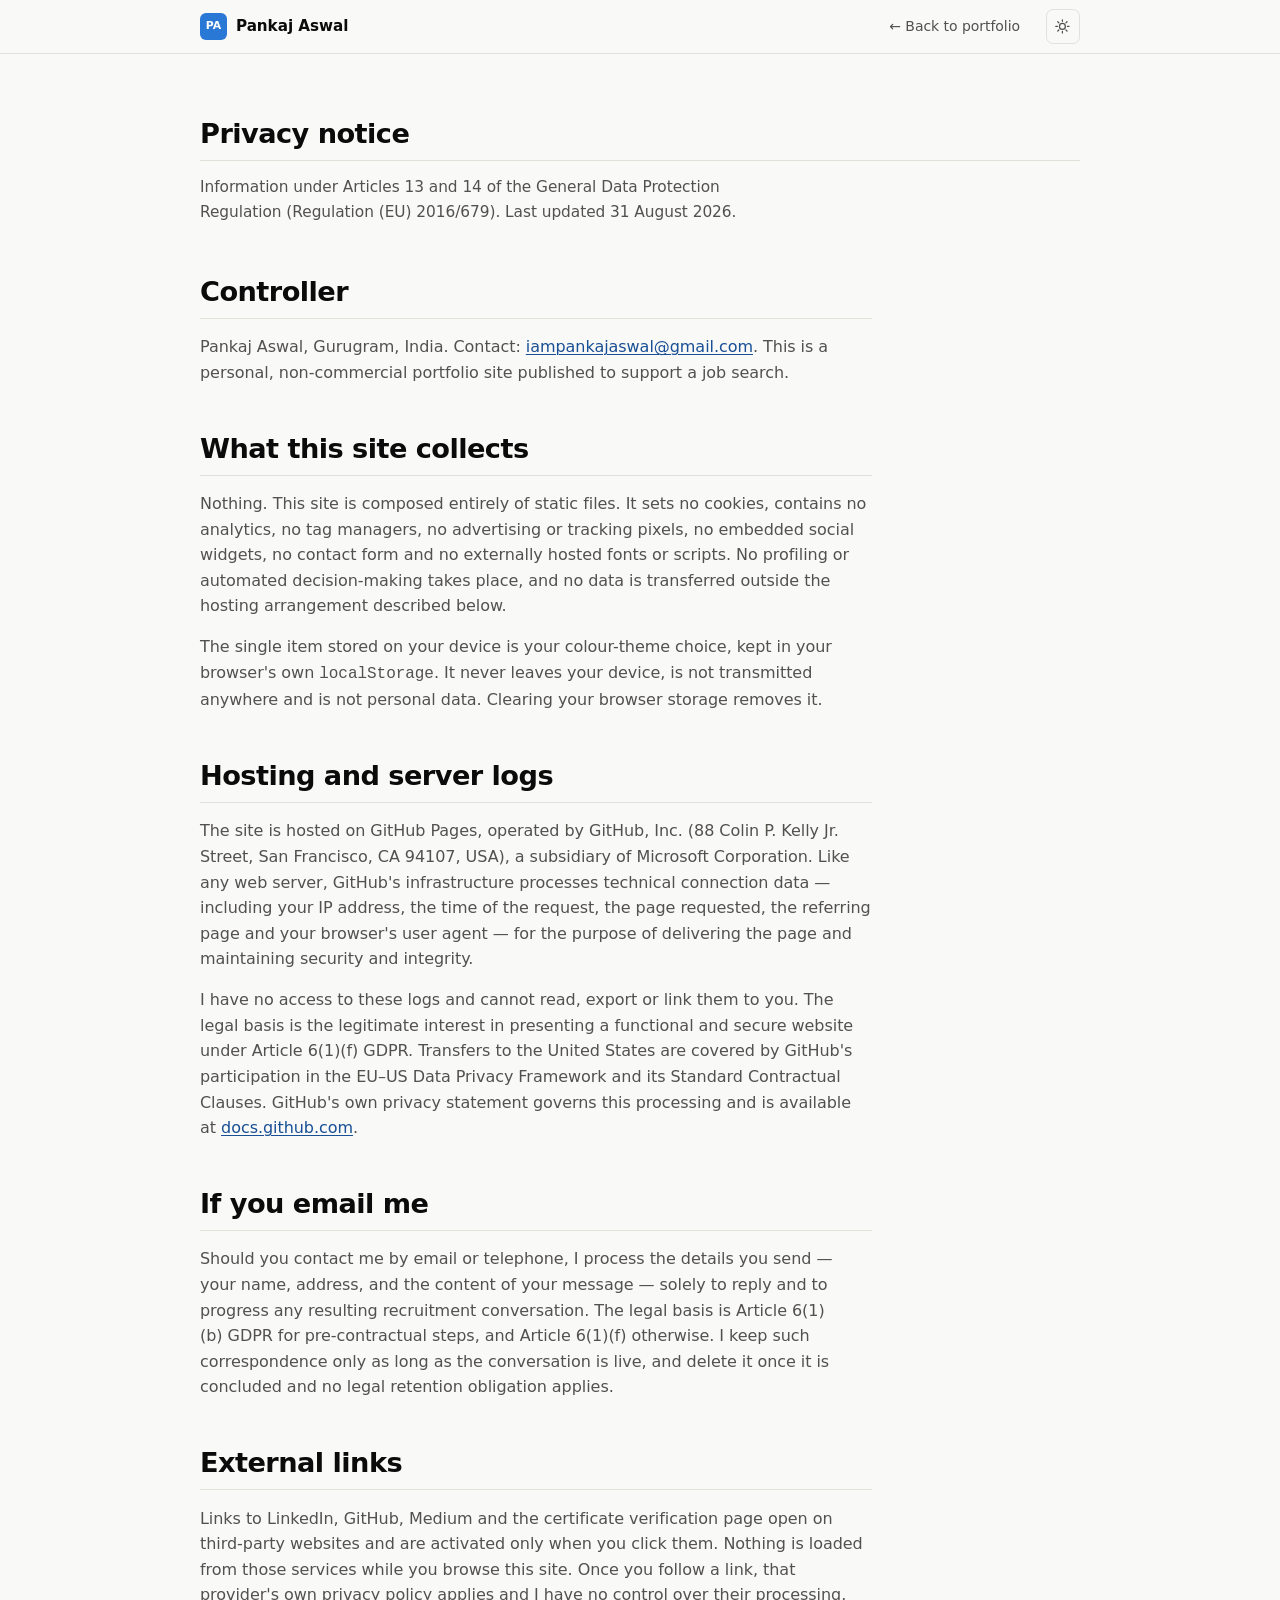
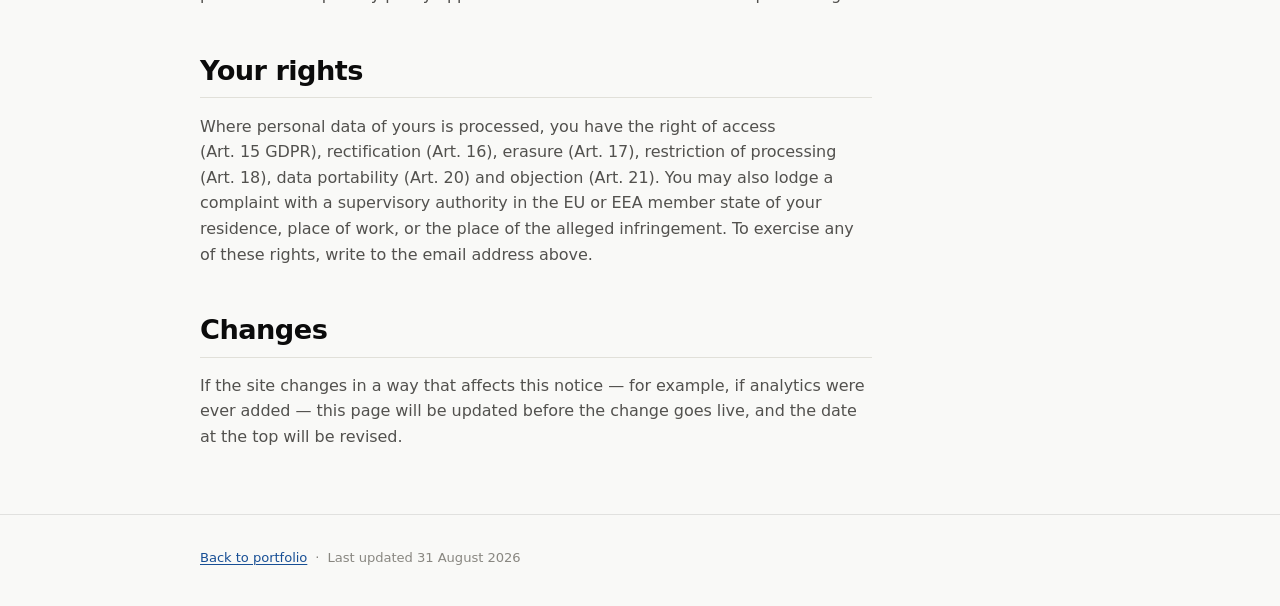
==== privacy.html @ b2da76a1 "Add portfolio site for European DevOps/SRE job search Static site, no build step: HTML, CSS and vani" ====
<!DOCTYPE html>
<html lang="en" data-theme="auto">
<head>
<meta charset="utf-8">
<meta name="viewport" content="width=device-width, initial-scale=1">
<title>Privacy notice — Pankaj Aswal</title>
<meta name="description" content="Privacy notice for iampankajaswal.github.io. This site collects no personal data, sets no cookies and loads no third-party resources.">
<meta name="robots" content="index, follow">
<link rel="stylesheet" href="assets/css/style.css">
<link rel="icon" href="data:image/svg+xml,<svg xmlns='http://www.w3.org/2000/svg' viewBox='0 0 100 100'><rect width='100' height='100' rx='18' fill='%232a78d6'/><text x='50' y='68' font-family='system-ui,sans-serif' font-size='52' font-weight='600' fill='%23fff' text-anchor='middle'>PA</text></svg>">
</head>
<body>

<a class="skip" href="#main">Skip to content</a>

<header class="topbar">
  <nav class="topbar__inner" aria-label="Navigation">
    <a class="brand" href="index.html">
      <span class="brand__mark" aria-hidden="true">PA</span>
      <span class="brand__text">Pankaj&nbsp;Aswal</span>
    </a>
    <ul class="navlinks" id="navlinks">
      <li><a href="index.html">← Back to portfolio</a></li>
    </ul>
    <button class="themetoggle" id="themetoggle" aria-label="Switch colour theme" title="Switch colour theme">
      <svg class="i-sun" viewBox="0 0 24 24" aria-hidden="true" fill="none" stroke="currentColor" stroke-width="1.8" stroke-linecap="round"><circle cx="12" cy="12" r="4.2"/><path d="M12 2.6v2.2M12 19.2v2.2M2.6 12h2.2M19.2 12h2.2M5.4 5.4l1.6 1.6M17 17l1.6 1.6M18.6 5.4L17 7M7 17l-1.6 1.6"/></svg>
      <svg class="i-moon" viewBox="0 0 24 24" aria-hidden="true" fill="none" stroke="currentColor" stroke-width="1.8" stroke-linecap="round" stroke-linejoin="round"><path d="M20.5 14.4A8.6 8.6 0 0 1 9.6 3.5a8.7 8.7 0 1 0 10.9 10.9Z"/></svg>
    </button>
  </nav>
</header>

<main id="main">
<section class="section">
  <div class="wrap">
    <h1 class="section__title">Privacy notice</h1>
    <p class="section__lede">
      Information under Articles 13 and 14 of the General Data Protection Regulation
      (Regulation&nbsp;(EU)&nbsp;2016/679). Last updated <time datetime="2026-08-31">31 August 2026</time>.
    </p>

    <div class="prose">
      <h2 class="section__title" style="margin-top:2rem">Controller</h2>
      <p>
        Pankaj Aswal, Gurugram, India.
        Contact: <a href="mailto:iampankajaswal@gmail.com">iampankajaswal@gmail.com</a>.
        This is a personal, non-commercial portfolio site published to support a job search.
      </p>

      <h2 class="section__title" style="margin-top:2rem">What this site collects</h2>
      <p>
        Nothing. This site is composed entirely of static files. It sets no cookies, contains no
        analytics, no tag managers, no advertising or tracking pixels, no embedded social widgets,
        no contact form and no externally hosted fonts or scripts. No profiling or automated
        decision-making takes place, and no data is transferred outside the hosting arrangement
        described below.
      </p>
      <p>
        The single item stored on your device is your colour-theme choice, kept in your browser's
        own <code>localStorage</code>. It never leaves your device, is not transmitted anywhere and
        is not personal data. Clearing your browser storage removes it.
      </p>

      <h2 class="section__title" style="margin-top:2rem">Hosting and server logs</h2>
      <p>
        The site is hosted on GitHub Pages, operated by GitHub, Inc. (88 Colin P. Kelly Jr. Street,
        San Francisco, CA 94107, USA), a subsidiary of Microsoft Corporation. Like any web server,
        GitHub's infrastructure processes technical connection data — including your IP address,
        the time of the request, the page requested, the referring page and your browser's user
        agent — for the purpose of delivering the page and maintaining security and integrity.
      </p>
      <p>
        I have no access to these logs and cannot read, export or link them to you. The legal
        basis is the legitimate interest in presenting a functional and secure website under
        Article&nbsp;6(1)(f)&nbsp;GDPR. Transfers to the United States are covered by GitHub's
        participation in the EU–US Data Privacy Framework and its Standard Contractual Clauses.
        GitHub's own privacy statement governs this processing and is available at
        <a href="https://docs.github.com/en/site-policy/privacy-policies/github-general-privacy-statement" target="_blank" rel="noopener noreferrer">docs.github.com</a>.
      </p>

      <h2 class="section__title" style="margin-top:2rem">If you email me</h2>
      <p>
        Should you contact me by email or telephone, I process the details you send — your name,
        address, and the content of your message — solely to reply and to progress any resulting
        recruitment conversation. The legal basis is Article&nbsp;6(1)(b)&nbsp;GDPR for
        pre-contractual steps, and Article&nbsp;6(1)(f) otherwise. I keep such correspondence
        only as long as the conversation is live, and delete it once it is concluded and no legal
        retention obligation applies.
      </p>

      <h2 class="section__title" style="margin-top:2rem">External links</h2>
      <p>
        Links to LinkedIn, GitHub, Medium and the certificate verification page open on third-party
        websites and are activated only when you click them. Nothing is loaded from those services
        while you browse this site. Once you follow a link, that provider's own privacy policy
        applies and I have no control over their processing.
      </p>

      <h2 class="section__title" style="margin-top:2rem">Your rights</h2>
      <p>
        Where personal data of yours is processed, you have the right of access
        (Art.&nbsp;15&nbsp;GDPR), rectification (Art.&nbsp;16), erasure (Art.&nbsp;17), restriction
        of processing (Art.&nbsp;18), data portability (Art.&nbsp;20) and objection
        (Art.&nbsp;21). You may also lodge a complaint with a supervisory authority in the
        EU or EEA member state of your residence, place of work, or the place of the alleged
        infringement. To exercise any of these rights, write to the email address above.
      </p>

      <h2 class="section__title" style="margin-top:2rem">Changes</h2>
      <p>
        If the site changes in a way that affects this notice — for example, if analytics were
        ever added — this page will be updated before the change goes live, and the date at the
        top will be revised.
      </p>
    </div>
  </div>
</section>
</main>

<footer class="footer">
  <div class="wrap footer__inner">
    <p class="footer__links">
      <a href="index.html">Back to portfolio</a>
      <span aria-hidden="true">·</span>
      <span>Last updated <time datetime="2026-08-31">31 August 2026</time></span>
    </p>
  </div>
</footer>

<script src="assets/js/main.js"></script>
</body>
</html>
---- assets/css/style.css ----
/* ============================================================
   Pankaj Aswal — portfolio
   Palette roles follow the validated reference instance:
   light surface #fcfcfb / page #f9f9f7, dark surface #1a1a19 / page #0d0d0d.
   Numbers and labels wear text tokens, never the accent hue.
   ============================================================ */

:root {
  color-scheme: light;

  --page:        #f9f9f7;
  --surface:     #fcfcfb;
  --ink:         #0b0b0b;
  --ink-2:       #52514e;
  --muted:       #898781;
  --rule:        #e1e0d9;
  --border:      rgba(11, 11, 11, 0.10);
  --accent:      #2a78d6;
  --accent-ink:  #184f95;
  --wash:        rgba(42, 120, 214, 0.07);

  --sans: system-ui, -apple-system, "Segoe UI", Roboto, "Helvetica Neue", Arial, sans-serif;
  --mono: ui-monospace, SFMono-Regular, "SF Mono", Menlo, Consolas, monospace;

  --max: 60rem;
  --gutter: clamp(1.15rem, 4vw, 2.5rem);
  --radius: 10px;
}

/* Dark values declared under both scopes: media query covers the OS setting,
   the data-theme scope covers the on-page toggle and must win either way. */
@media (prefers-color-scheme: dark) {
  :root:where(:not([data-theme="light"])) {
    color-scheme: dark;
    --page:       #0d0d0d;
    --surface:    #1a1a19;
    --ink:        #ffffff;
    --ink-2:      #c3c2b7;
    --muted:      #898781;
    --rule:       #2c2c2a;
    --border:     rgba(255, 255, 255, 0.10);
    --accent:     #3987e5;
    --accent-ink: #86b6ef;
    --wash:       rgba(57, 135, 229, 0.12);
  }
}
:root[data-theme="dark"] {
  color-scheme: dark;
  --page:       #0d0d0d;
  --surface:    #1a1a19;
  --ink:        #ffffff;
  --ink-2:      #c3c2b7;
  --muted:      #898781;
  --rule:       #2c2c2a;
  --border:     rgba(255, 255, 255, 0.10);
  --accent:     #3987e5;
  --accent-ink: #86b6ef;
  --wash:       rgba(57, 135, 229, 0.12);
}

/* ---------- reset ---------- */
*, *::before, *::after { box-sizing: border-box; }
html { -webkit-text-size-adjust: 100%; scroll-behavior: smooth; scroll-padding-top: 5rem; }
@media (prefers-reduced-motion: reduce) {
  html { scroll-behavior: auto; }
  *, *::before, *::after { animation-duration: .01ms !important; transition-duration: .01ms !important; }
}

body {
  margin: 0;
  background: var(--page);
  color: var(--ink);
  font: 400 1rem/1.6 var(--sans);
  letter-spacing: -0.003em;
  -webkit-font-smoothing: antialiased;
}

h1, h2, h3 { margin: 0; line-height: 1.2; letter-spacing: -0.02em; font-weight: 600; }
p { margin: 0; }
ul, ol, dl, dd { margin: 0; padding: 0; }
li { list-style: none; }

a { color: var(--accent-ink); text-decoration-thickness: 1px; text-underline-offset: 2px; }
a:hover { color: var(--accent); }
:focus-visible { outline: 2px solid var(--accent); outline-offset: 2px; border-radius: 3px; }

.wrap { max-width: var(--max); margin-inline: auto; padding-inline: var(--gutter); }

.skip {
  position: absolute; left: -9999px; top: 0; z-index: 100;
  background: var(--accent); color: #fff; padding: .7rem 1.1rem;
  border-radius: 0 0 var(--radius) 0; font-weight: 600; text-decoration: none;
}
.skip:focus { left: 0; color: #fff; }

/* ---------- top bar ---------- */
.topbar {
  position: sticky; top: 0; z-index: 50;
  background: color-mix(in srgb, var(--page) 88%, transparent);
  backdrop-filter: saturate(140%) blur(10px);
  border-bottom: 1px solid var(--border);
}
.topbar__inner {
  max-width: var(--max); margin-inline: auto; padding: .55rem var(--gutter);
  display: flex; align-items: center; gap: 1rem;
}

.brand { display: inline-flex; align-items: center; gap: .55rem; text-decoration: none; color: var(--ink); font-weight: 600; }
.brand__mark {
  display: grid; place-items: center; width: 1.7rem; height: 1.7rem;
  border-radius: 6px; background: var(--accent); color: #fff;
  font: 600 .68rem/1 var(--sans); letter-spacing: .02em;
}
.brand__text { font-size: .95rem; }

.navlinks { display: flex; gap: .15rem; margin-left: auto; flex-wrap: wrap; }
.navlinks a {
  display: block; padding: .4rem .6rem; border-radius: 6px;
  color: var(--ink-2); text-decoration: none; font-size: .875rem;
}
.navlinks a:hover { background: var(--wash); color: var(--ink); }

.themetoggle, .navtoggle {
  display: grid; place-items: center; width: 2.15rem; height: 2.15rem; flex: none;
  background: transparent; border: 1px solid var(--border); border-radius: 7px;
  color: var(--ink-2); cursor: pointer;
}
.themetoggle:hover, .navtoggle:hover { color: var(--ink); background: var(--wash); }
.themetoggle svg { width: 1.05rem; height: 1.05rem; }
:root[data-theme="dark"] .i-sun, :root[data-theme="light"] .i-moon { display: none; }
@media (prefers-color-scheme: dark) {
  :root:where(:not([data-theme="light"])) .i-sun { display: none; }
  :root:where(:not([data-theme="light"])) .i-moon { display: block; }
}
@media (prefers-color-scheme: light) {
  :root:where(:not([data-theme="dark"])) .i-moon { display: none; }
}

.navtoggle { display: none; margin-left: auto; gap: 3px; }
.navtoggle span { display: block; width: 15px; height: 1.6px; background: currentColor; border-radius: 2px; }

@media (max-width: 46rem) {
  .navtoggle { display: grid; }
  .navlinks {
    position: absolute; top: 100%; left: 0; right: 0;
    flex-direction: column; gap: 0; margin: 0; padding: .4rem var(--gutter) .8rem;
    background: var(--page); border-bottom: 1px solid var(--border);
  }
  .navlinks:not(.is-open) { display: none; }
  .navlinks a { padding: .55rem .3rem; font-size: .95rem; }
}

/* ---------- hero ---------- */
.hero { padding: clamp(2.75rem, 8vw, 5rem) 0 clamp(1.75rem, 4vw, 2.75rem); }
.hero__eyebrow {
  font: 500 .78rem/1.4 var(--mono); letter-spacing: .06em; text-transform: uppercase;
  color: var(--muted); margin-bottom: .85rem;
}
.hero__name { font-size: clamp(2.1rem, 7vw, 3.4rem); letter-spacing: -0.035em; }
.hero__pitch {
  margin-top: 1.05rem; max-width: 46ch;
  font-size: clamp(1.02rem, 2.2vw, 1.15rem); line-height: 1.62; color: var(--ink-2);
}

.availability {
  display: grid; gap: 0; margin-top: 2rem;
  grid-template-columns: repeat(auto-fit, minmax(11rem, 1fr));
  background: var(--surface); border: 1px solid var(--border); border-radius: var(--radius);
  overflow: hidden;
}
.availability__item { padding: .85rem 1.05rem; border-right: 1px solid var(--border); }
.availability__item:last-child { border-right: 0; }
.availability dt {
  font: 500 .7rem/1.4 var(--mono); letter-spacing: .05em; text-transform: uppercase;
  color: var(--muted); margin-bottom: .3rem;
}
.availability dd { font-size: .92rem; font-weight: 500; color: var(--ink); }
.availability .sub { font-weight: 400; color: var(--ink-2); }
@media (max-width: 46rem) {
  .availability__item { border-right: 0; border-bottom: 1px solid var(--border); }
  .availability__item:last-child { border-bottom: 0; }
}

.cta { display: flex; flex-wrap: wrap; gap: .55rem; margin-top: 1.6rem; }
.btn {
  display: inline-flex; align-items: center; gap: .45rem;
  padding: .58rem .95rem; border-radius: 8px;
  border: 1px solid var(--border); background: var(--surface);
  color: var(--ink); font-size: .9rem; font-weight: 500; text-decoration: none;
}
.btn svg { width: 1rem; height: 1rem; }
.btn:hover { border-color: var(--accent); color: var(--ink); background: var(--wash); }
.btn--primary { background: var(--accent); border-color: var(--accent); color: #fff; }
.btn--primary:hover { background: var(--accent-ink); border-color: var(--accent-ink); color: #fff; }
:root[data-theme="dark"] .btn--primary:hover,
:root:where(:not([data-theme="light"])) .btn--primary:hover { color: #0d0d0d; }

/* ---------- sections ---------- */
.section { padding: clamp(2.5rem, 6vw, 4rem) 0; }
.section--alt { background: var(--surface); border-block: 1px solid var(--border); }
.section__title {
  font-size: clamp(1.35rem, 3.2vw, 1.7rem);
  padding-bottom: .6rem; border-bottom: 1px solid var(--rule);
}
.section__lede { margin-top: .9rem; max-width: 62ch; color: var(--ink-2); font-size: .96rem; }

.prose { margin-top: 1.2rem; max-width: 66ch; display: grid; gap: .95rem; }
.prose p { color: var(--ink-2); }

/* ---------- stat tiles ----------
   Values in primary ink; the accent is not used to encode anything here. */
.stats {
  display: grid; gap: .7rem; margin-top: 1.5rem;
  grid-template-columns: repeat(auto-fit, minmax(13.5rem, 1fr));
}
.stat {
  padding: 1.1rem 1.15rem 1.15rem;
  background: var(--surface); border: 1px solid var(--border); border-radius: var(--radius);
}
/* Tiles take whichever plane contrasts with the section they sit on. */
.section--alt .stat { background: var(--page); }
.stat__value {
  display: block; font-size: 2.05rem; font-weight: 600; line-height: 1.05;
  letter-spacing: -0.03em; color: var(--ink);
}
.stat__unit { font-size: 1.05rem; font-weight: 500; color: var(--ink-2); letter-spacing: -0.01em; }
.stat__label { display: block; margin-top: .55rem; font-size: .855rem; line-height: 1.45; color: var(--ink-2); }

/* ---------- skills ---------- */
.skills {
  display: grid; gap: 1.4rem 2.2rem; margin-top: 1.6rem;
  grid-template-columns: repeat(auto-fit, minmax(17rem, 1fr));
}
.skillgroup h3 {
  font-size: .8rem; font-family: var(--mono); font-weight: 500;
  letter-spacing: .05em; text-transform: uppercase; color: var(--accent-ink);
  padding-bottom: .45rem; margin-bottom: .55rem; border-bottom: 1px solid var(--rule);
}
.skillgroup p { font-size: .89rem; line-height: 1.58; color: var(--ink-2); }
.skillgroup strong { color: var(--ink); font-weight: 600; }

/* ---------- timeline ---------- */
.timeline { margin-top: 1.7rem; display: grid; gap: 2.1rem; }
.role { position: relative; padding-left: 1.4rem; }
.role::before {
  content: ""; position: absolute; left: 0; top: .42rem;
  width: 7px; height: 7px; border-radius: 50%; background: var(--accent);
}
.role::after {
  content: ""; position: absolute; left: 3px; top: 1.25rem; bottom: -2.1rem;
  width: 1px; background: var(--rule);
}
.role:last-child::after { display: none; }

.role__head { display: grid; gap: .18rem; margin-bottom: .8rem; }
.role__title { font-size: 1.08rem; }
.role__org { font-size: .95rem; font-weight: 500; color: var(--ink); }
.role__loc { font-weight: 400; color: var(--ink-2); }
.role__dates { font: 400 .8rem/1.4 var(--mono); color: var(--muted); }

.role__points { display: grid; gap: .5rem; }
.role__points li {
  position: relative; padding-left: 1rem;
  font-size: .89rem; line-height: 1.58; color: var(--ink-2);
}
.role__points li::before {
  content: ""; position: absolute; left: 0; top: .62rem;
  width: 4px; height: 1.5px; background: var(--muted); border-radius: 2px;
}

/* ---------- case studies ---------- */
.cases { display: grid; gap: .9rem; margin-top: 1.6rem; }
.case {
  padding: 1.25rem 1.35rem 1.35rem;
  background: var(--surface); border: 1px solid var(--border); border-radius: var(--radius);
}
.section--alt .case { background: var(--page); }
.case__head { margin-bottom: .95rem; }
.case__head h3 { font-size: 1.05rem; }
.case__org { margin-top: .2rem; font: 400 .8rem/1.4 var(--mono); color: var(--muted); }

.case__body { display: grid; gap: .1rem; }
.case__body dt {
  margin-top: .7rem; font: 500 .7rem/1.4 var(--mono);
  letter-spacing: .05em; text-transform: uppercase; color: var(--accent-ink);
}
.case__body dt:first-child { margin-top: 0; }
.case__body dd { font-size: .89rem; line-height: 1.58; color: var(--ink-2); }

.tags { display: flex; flex-wrap: wrap; gap: .3rem; margin-top: 1.1rem; }
.tags li {
  padding: .2rem .5rem; border-radius: 5px;
  background: var(--wash); border: 1px solid var(--border);
  font: 400 .74rem/1.5 var(--mono); color: var(--ink-2);
}

/* ---------- credentials ---------- */
.creds {
  display: grid; gap: 1.5rem 2.2rem; margin-top: 1.6rem;
  grid-template-columns: repeat(auto-fit, minmax(16rem, 1fr));
}
.credblock--wide { grid-column: 1 / -1; }
.credblock h3 {
  font-size: .8rem; font-family: var(--mono); font-weight: 500;
  letter-spacing: .05em; text-transform: uppercase; color: var(--accent-ink);
  padding-bottom: .45rem; margin-bottom: .7rem; border-bottom: 1px solid var(--rule);
}
.plainlist { display: grid; gap: .85rem; }
.plainlist li { display: grid; gap: .15rem; }
.plainlist strong { font-size: .93rem; font-weight: 600; color: var(--ink); }
.plainlist .meta { font-size: .84rem; line-height: 1.5; color: var(--ink-2); }
.verify { justify-self: start; margin-top: .2rem; font-size: .82rem; font-weight: 500; }

/* ---------- contact ---------- */
.contactlist {
  display: grid; gap: 0; margin-top: 1.5rem;
  border: 1px solid var(--border); border-radius: var(--radius);
  background: var(--surface); overflow: hidden;
}
.contactlist li {
  display: flex; flex-wrap: wrap; gap: .3rem 1rem; align-items: baseline;
  padding: .8rem 1.1rem; border-bottom: 1px solid var(--border); font-size: .93rem;
}
.contactlist li:last-child { border-bottom: 0; }
.contactlist__k {
  flex: none; min-width: 5.5rem;
  font: 500 .7rem/1.4 var(--mono); letter-spacing: .05em;
  text-transform: uppercase; color: var(--muted);
}

/* ---------- footer ---------- */
.footer { padding: 2rem 0 2.5rem; border-top: 1px solid var(--border); }
.footer__inner { display: grid; gap: .7rem; }
.footer__note { max-width: 62ch; font-size: .82rem; line-height: 1.55; color: var(--muted); }
.footer__links { display: flex; flex-wrap: wrap; gap: .5rem; font-size: .82rem; color: var(--muted); }

/* ============================================================
   Print — the page doubles as a clean, ATS-friendly CV
   ============================================================ */
@media print {
  :root {
    --page: #fff; --surface: #fff; --ink: #000; --ink-2: #1a1a1a;
    --muted: #444; --rule: #bbb; --border: #ccc;
    --accent: #000; --accent-ink: #000; --wash: transparent;
  }
  html { scroll-behavior: auto; }
  body { font-size: 10pt; line-height: 1.42; }

  .topbar, .cta, .skip, .themetoggle, .navtoggle, .footer__links { display: none !important; }
  .section, .hero { padding: 0 0 12pt !important; }
  .section--alt { border: 0; background: none; }
  .wrap { max-width: none; padding-inline: 0; }

  .hero__name { font-size: 22pt; }
  .hero__pitch { font-size: 10pt; max-width: none; }
  .section__title { font-size: 12pt; margin-top: 8pt; }

  .stats { grid-template-columns: repeat(3, 1fr); gap: 6pt; }
  .stat { padding: 6pt; border: 1px solid var(--border); }
  .stat__value { font-size: 14pt; }
  .stat__label { font-size: 8pt; }

  .skills, .creds { gap: 8pt 16pt; }
  .case, .availability, .contactlist { border: 1px solid var(--border); }

  /* Keep records intact across page breaks */
  .role, .case, .skillgroup, .credblock, .stat { break-inside: avoid; page-break-inside: avoid; }
  .section__title { break-after: avoid; page-break-after: avoid; }

  /* Expand link targets so a printed copy stays actionable */
  .contactlist a::after, .verify::after { content: " (" attr(href) ")"; font-size: 8pt; color: var(--muted); }
  .contactlist a[href^="mailto:"]::after, .contactlist a[href^="tel:"]::after { content: ""; }
}
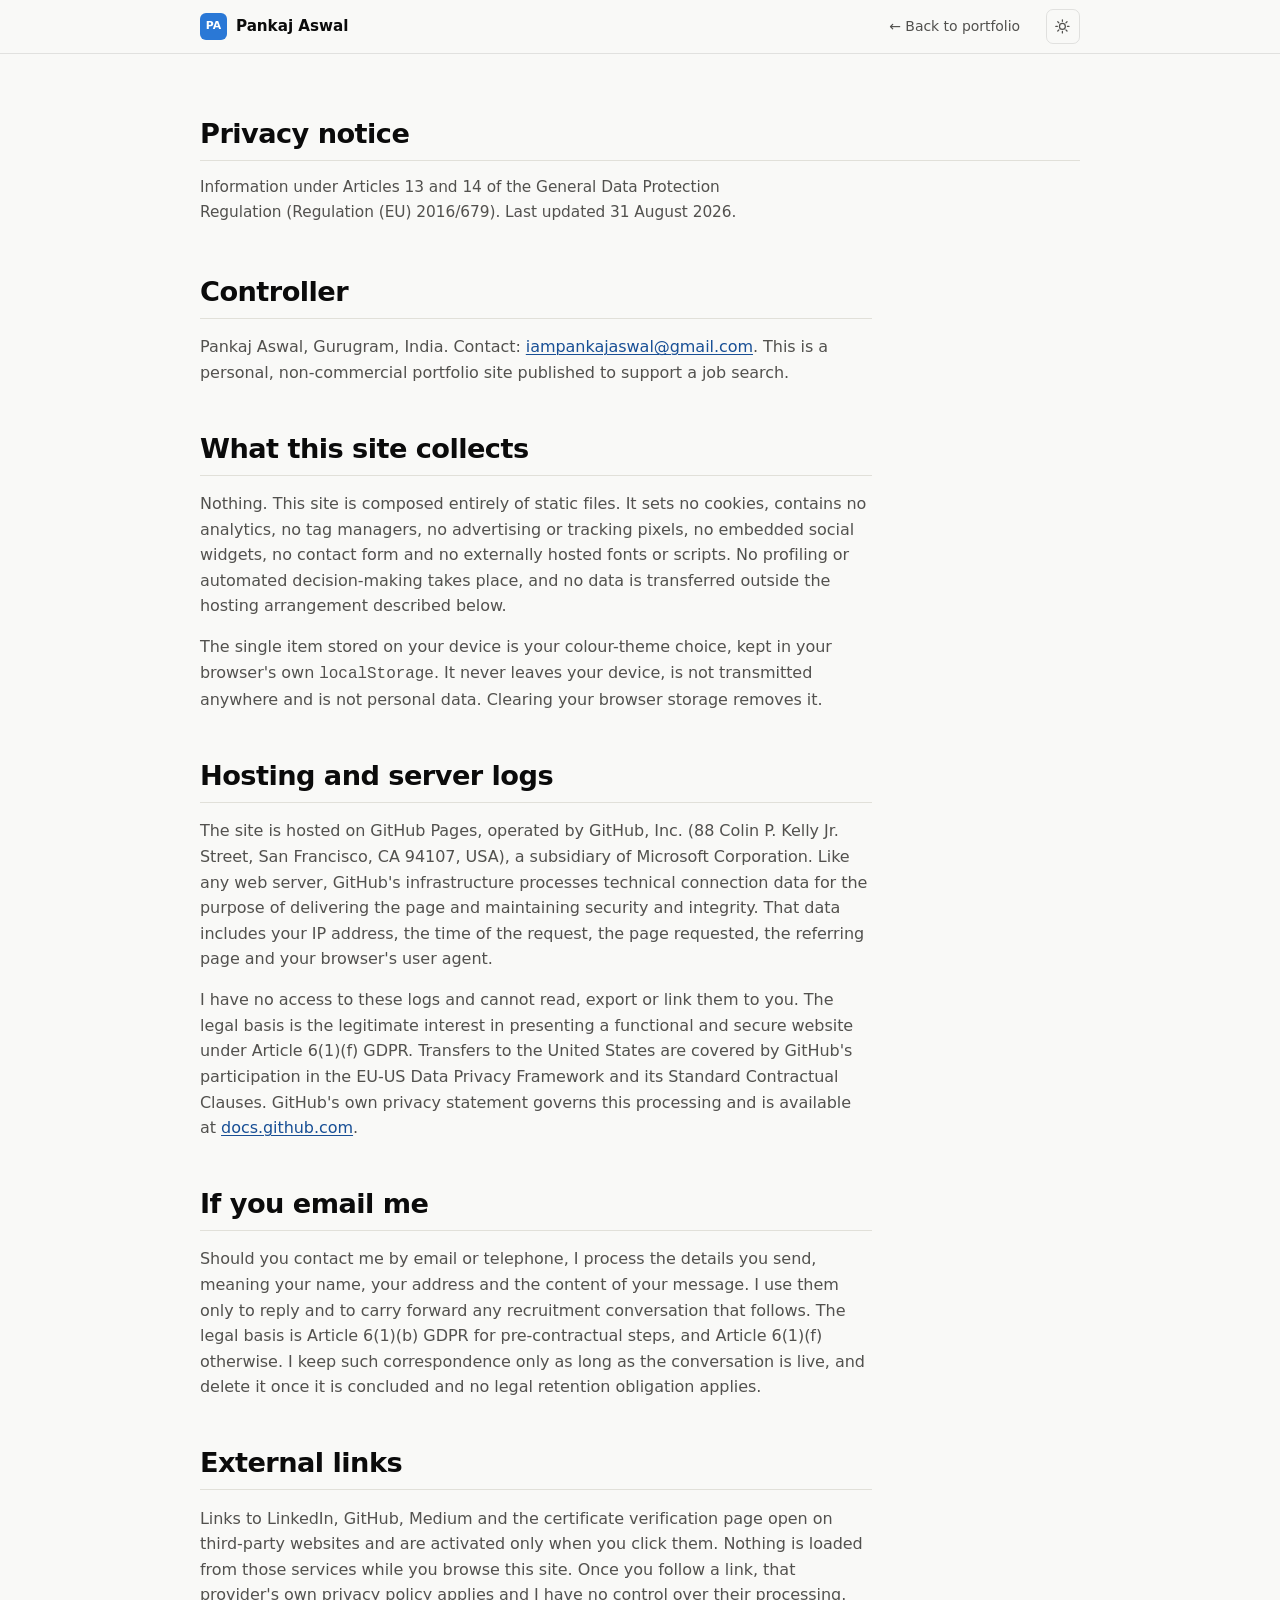
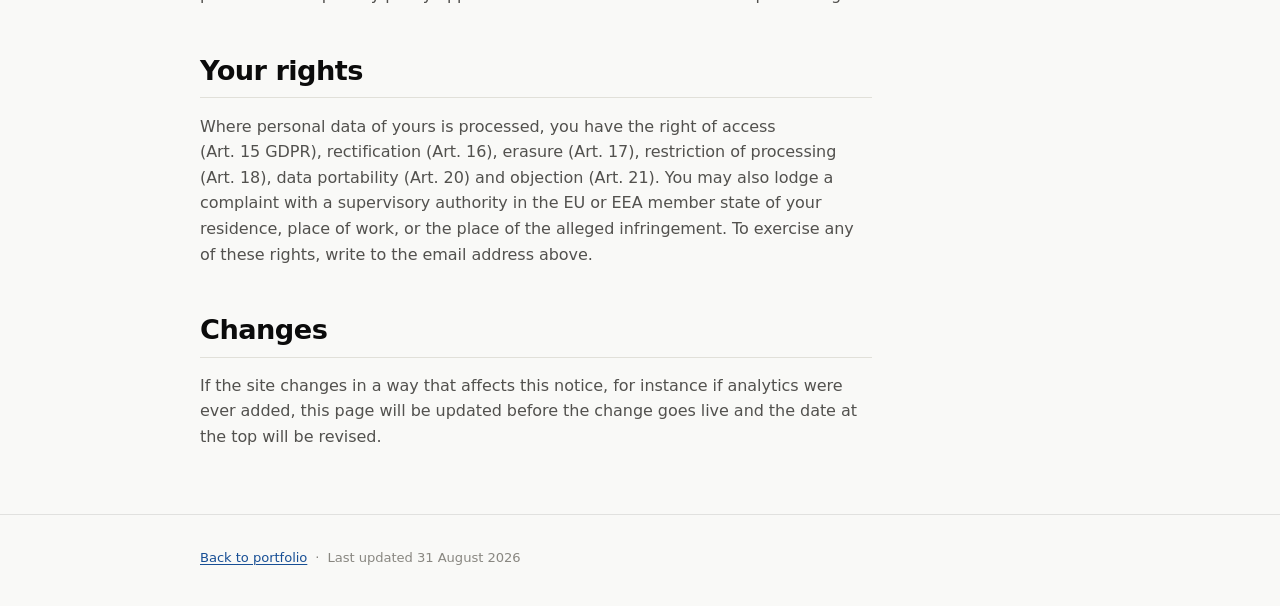
==== commit 9645ed25: "Remove every em dash and en dash from the site Rewrote the affected sentences rather than swapping t" ====
--- a/privacy.html
+++ b/privacy.html
@@ -3,7 +3,7 @@
 <head>
 <meta charset="utf-8">
 <meta name="viewport" content="width=device-width, initial-scale=1">
-<title>Privacy notice — Pankaj Aswal</title>
+<title>Privacy notice, Pankaj Aswal</title>
 <meta name="description" content="Privacy notice for iampankajaswal.github.io. This site collects no personal data, sets no cookies and loads no third-party resources.">
 <meta name="robots" content="index, follow">
 <link rel="stylesheet" href="assets/css/style.css">
@@ -64,24 +64,24 @@
       <p>
         The site is hosted on GitHub Pages, operated by GitHub, Inc. (88 Colin P. Kelly Jr. Street,
         San Francisco, CA 94107, USA), a subsidiary of Microsoft Corporation. Like any web server,
-        GitHub's infrastructure processes technical connection data — including your IP address,
-        the time of the request, the page requested, the referring page and your browser's user
-        agent — for the purpose of delivering the page and maintaining security and integrity.
+        GitHub's infrastructure processes technical connection data for the purpose of delivering
+        the page and maintaining security and integrity. That data includes your IP address, the
+        time of the request, the page requested, the referring page and your browser's user agent.
       </p>
       <p>
         I have no access to these logs and cannot read, export or link them to you. The legal
         basis is the legitimate interest in presenting a functional and secure website under
         Article&nbsp;6(1)(f)&nbsp;GDPR. Transfers to the United States are covered by GitHub's
-        participation in the EU–US Data Privacy Framework and its Standard Contractual Clauses.
+        participation in the EU-US Data Privacy Framework and its Standard Contractual Clauses.
         GitHub's own privacy statement governs this processing and is available at
         <a href="https://docs.github.com/en/site-policy/privacy-policies/github-general-privacy-statement" target="_blank" rel="noopener noreferrer">docs.github.com</a>.
       </p>
 
       <h2 class="section__title" style="margin-top:2rem">If you email me</h2>
       <p>
-        Should you contact me by email or telephone, I process the details you send — your name,
-        address, and the content of your message — solely to reply and to progress any resulting
-        recruitment conversation. The legal basis is Article&nbsp;6(1)(b)&nbsp;GDPR for
+        Should you contact me by email or telephone, I process the details you send, meaning your
+        name, your address and the content of your message. I use them only to reply and to carry
+        forward any recruitment conversation that follows. The legal basis is Article&nbsp;6(1)(b)&nbsp;GDPR for
         pre-contractual steps, and Article&nbsp;6(1)(f) otherwise. I keep such correspondence
         only as long as the conversation is live, and delete it once it is concluded and no legal
         retention obligation applies.
@@ -107,9 +107,9 @@
 
       <h2 class="section__title" style="margin-top:2rem">Changes</h2>
       <p>
-        If the site changes in a way that affects this notice — for example, if analytics were
-        ever added — this page will be updated before the change goes live, and the date at the
-        top will be revised.
+        If the site changes in a way that affects this notice, for instance if analytics were ever
+        added, this page will be updated before the change goes live and the date at the top will
+        be revised.
       </p>
     </div>
   </div>
--- a/assets/css/style.css
+++ b/assets/css/style.css
@@ -1,5 +1,5 @@
 /* ============================================================
-   Pankaj Aswal — portfolio
+   Pankaj Aswal, portfolio
    Palette roles follow the validated reference instance:
    light surface #fcfcfb / page #f9f9f7, dark surface #1a1a19 / page #0d0d0d.
    Numbers and labels wear text tokens, never the accent hue.
@@ -335,7 +335,7 @@
 .footer__links { display: flex; flex-wrap: wrap; gap: .5rem; font-size: .82rem; color: var(--muted); }
 
 /* ============================================================
-   Print — the page doubles as a clean, ATS-friendly CV
+   Print. The page doubles as a clean, ATS-friendly CV
    ============================================================ */
 @media print {
   :root {
